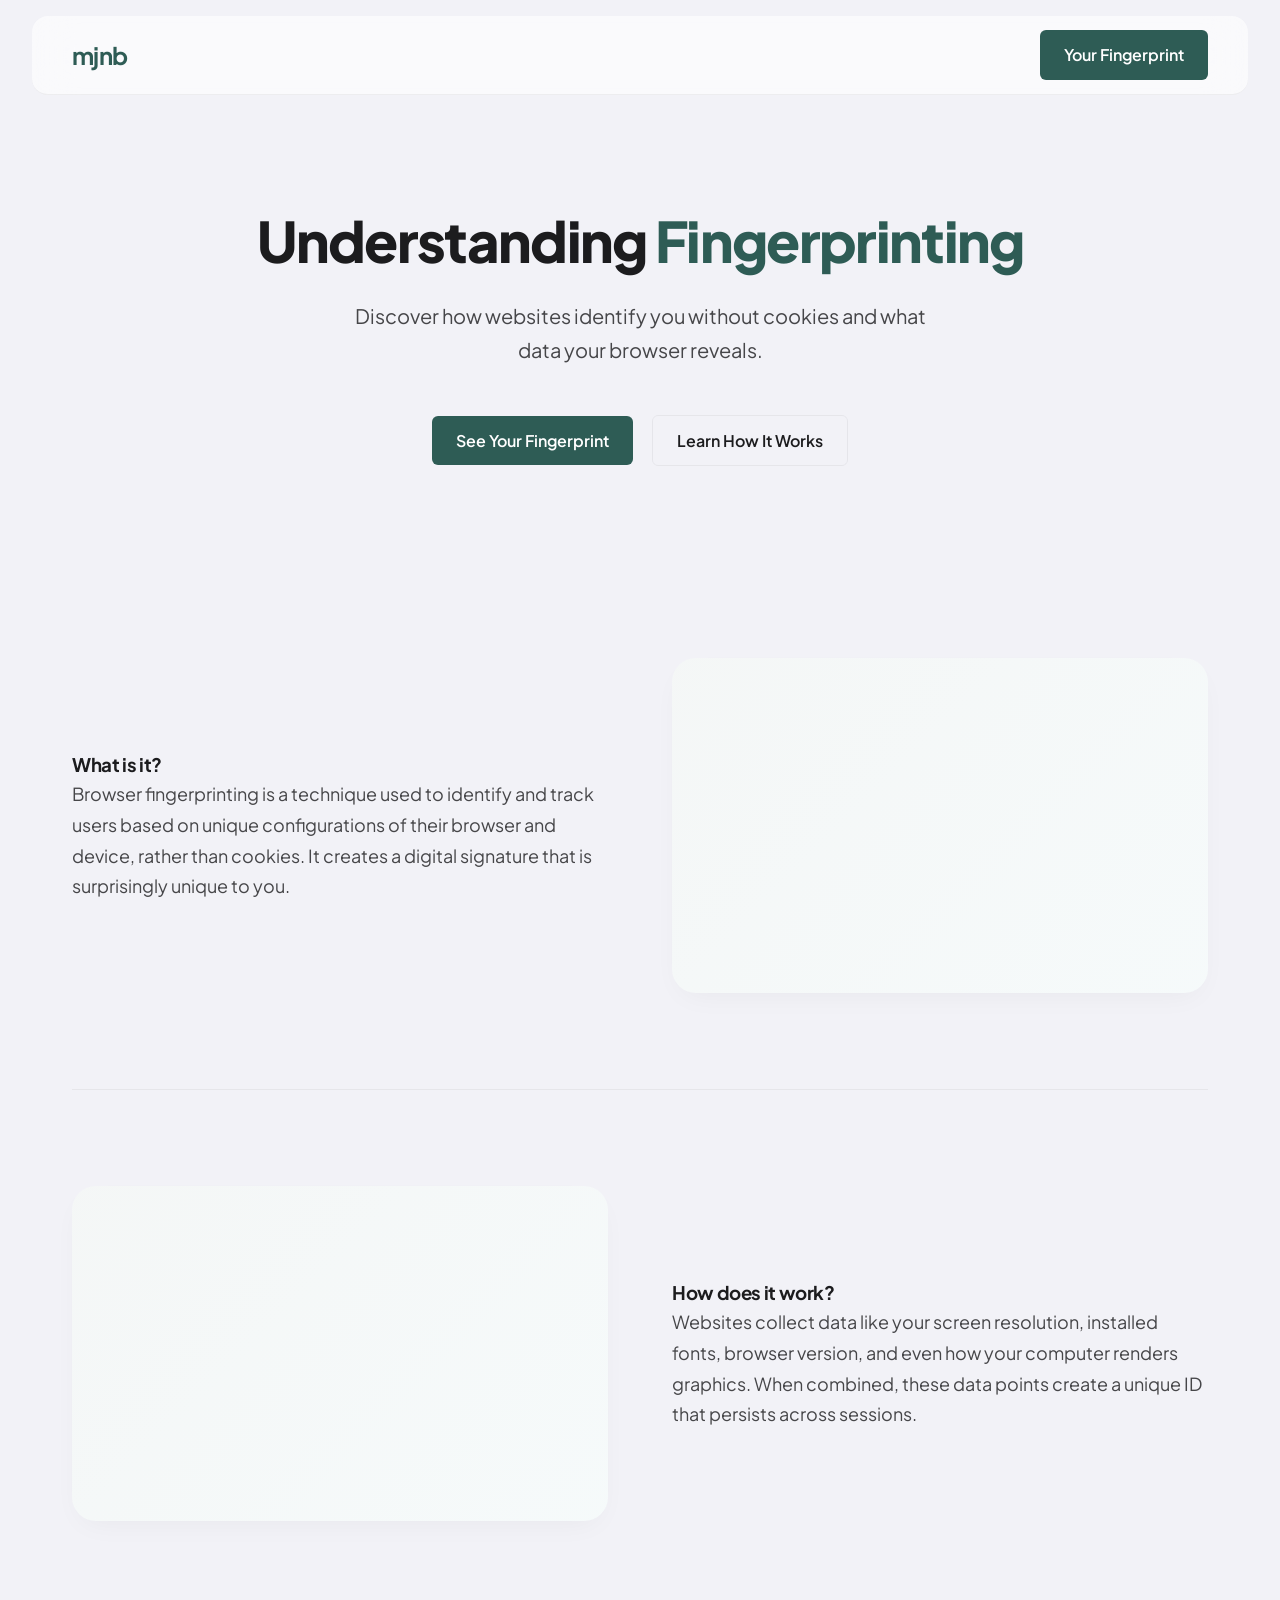
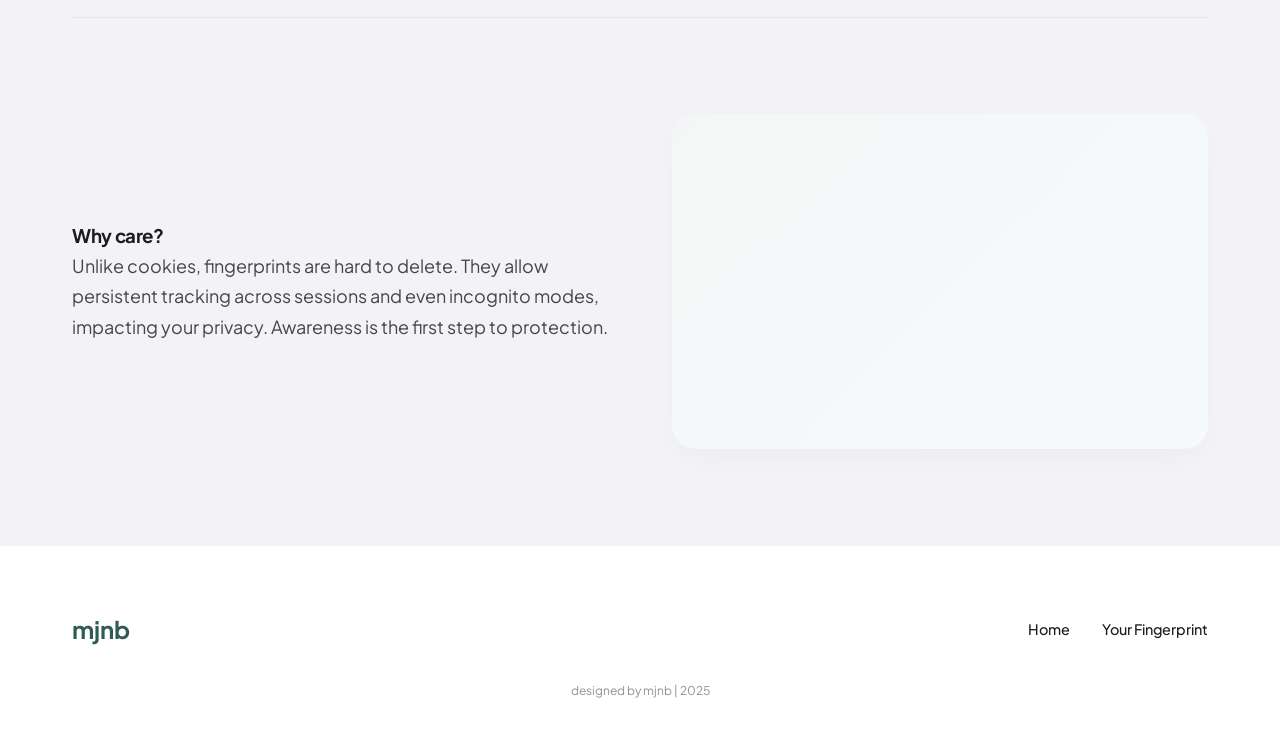
==== index.html @ 1ca8e342 "Add files via upload" ====
<!DOCTYPE html>
<html lang="en">

<head>
    <meta charset="UTF-8">
    <meta name="viewport" content="width=device-width, initial-scale=1.0">
    <title>mjnb fingerprinting | Home</title>
    <meta name="description"
        content="A premium single-page web application built with vanilla HTML, CSS, and JavaScript.">
    <link rel="preconnect" href="https://fonts.googleapis.com">
    <link rel="preconnect" href="https://fonts.gstatic.com" crossorigin>
    <link href="https://fonts.googleapis.com/css2?family=Plus+Jakarta+Sans:wght@300;400;500;600;700&display=swap"
        rel="stylesheet">
    <link rel="stylesheet" href="css/style.css">
</head>

<body>
    <header class="app-header">
        <div class="container">
            <h1 class="logo">mjnb</h1>
            <nav>
                <a href="fingerprint.html" class="btn btn-primary">Your Fingerprint</a>
            </nav>
        </div>
    </header>

    <main>
        <section class="hero">
            <div class="container">
                <h2 class="hero-title">Understanding <span class="gradient-text">Fingerprinting</span></h2>
                <p class="hero-subtitle">Discover how websites identify you without cookies and what data your browser
                    reveals.</p>
                <div class="hero-actions">
                    <a href="fingerprint.html" class="btn btn-primary">See Your Fingerprint</a>
                    <a href="#learn-more" class="btn btn-secondary">Learn How It Works</a>
                </div>
            </div>
        </section>

        <div id="learn-more" class="container">
            <div class="alternating-section">
                <div class="section-content">
                    <h3>What is it?</h3>
                    <p>Browser fingerprinting is a technique used to identify and track users based on unique
                        configurations
                        of their browser and device, rather than cookies. It creates a digital signature that is
                        surprisingly unique to you.</p>
                </div>
                <div class="section-image">
                    <!-- Placeholder for what_is_it.png -->
                    <img src="images/what_is_it.png" alt="Abstract representation of digital identity"
                        onerror="this.style.display='none'">
                </div>
            </div>

            <div class="alternating-section">
                <div class="section-content">
                    <h3>How does it work?</h3>
                    <p>Websites collect data like your screen resolution, installed fonts, browser version, and even how
                        your computer renders graphics. When combined, these data points create a unique ID that
                        persists
                        across sessions.</p>
                </div>
                <div class="section-image">
                    <!-- Placeholder for how_it_works.png -->
                    <img src="images/how_it_works.png" alt="Data points converging" onerror="this.style.display='none'">
                </div>
            </div>

            <div class="alternating-section">
                <div class="section-content">
                    <h3>Why care?</h3>
                    <p>Unlike cookies, fingerprints are hard to delete. They allow persistent tracking across sessions
                        and
                        even incognito modes, impacting your privacy. Awareness is the first step to protection.</p>
                </div>
                <div class="section-image">
                    <!-- Placeholder for why_care.png -->
                    <img src="images/why_care.png" alt="Privacy shield concept" onerror="this.style.display='none'">
                </div>
            </div>
        </div>
    </main>

    <footer class="app-footer">
        <div class="container">
            <div class="footer-content">
                <a href="index.html" class="footer-logo">mjnb</a>
                <div class="footer-links">
                    <a href="index.html" class="footer-link">Home</a>
                    <a href="fingerprint.html" class="footer-link">Your Fingerprint</a>
                </div>
            </div>
            <div class="footer-copyright">
                <p>designed by mjnb | 2025</p>
            </div>
        </div>
    </footer>

    <script src="js/script.js"></script>
</body>

</html>
---- css/style.css ----
@import url('https://fonts.googleapis.com/css2?family=Plus+Jakarta+Sans:wght@300;400;500;600;700&display=swap');

:root {
    --bg-color: #f2f2f7;
    /* Neutral blended background */
    --text-color: #1c1c1e;
    /* Neutral dark text */
    --primary-color: #2e5c55;
    /* Dark Green */
    --primary-hover: #224540;
    /* Darker Green for hover */
    --secondary-color: #4a9ea6;
    /* Teal */
    --accent-color: #8ac5ff;
    /* Light Blue */
    --highlight-color: #f5d061;
    /* Soft Gold (keeping for existing highlights if needed) */
    --secondary-bg: #ffffff;
    /* White for cards */
    --accent-gradient: linear-gradient(135deg, #2e5c55 0%, #4a9ea6 100%);
    --font-family: 'Plus Jakarta Sans', -apple-system, BlinkMacSystemFont, sans-serif;
    --transition-speed: 0.4s;
    --card-shadow: 0 10px 30px -10px rgba(0, 0, 0, 0.05);
    --border-color: rgba(0, 0, 0, 0.05);
    --container-width: 1200px;
}

* {
    margin: 0;
    padding: 0;
    box-sizing: border-box;
}

body {
    font-family: var(--font-family);
    background-color: var(--bg-color);
    color: var(--text-color);
    line-height: 1.6;
    transition: background-color var(--transition-speed), color var(--transition-speed);
    -webkit-font-smoothing: antialiased;
}

.container {
    max-width: var(--container-width);
    margin: 0 auto;
    padding: 0 2rem;
}

/* Typography */
h1,
h2,
h3,
h4,
h5,
h6 {
    letter-spacing: -0.02em;
    color: var(--text-color);
}

p {
    color: var(--text-color);
    opacity: 0.8;
    font-size: 1.125rem;
    line-height: 1.7;
}

/* Header */
.app-header {
    padding: 0.9rem 0;
    /* Reduced to 60% of 1.5rem */
    position: sticky;
    top: 1rem;
    /* Stick with a gap from the top */
    background-color: rgba(255, 255, 255, 0.6);
    /* More transparent */
    backdrop-filter: blur(20px);
    /* Stronger blur */
    -webkit-backdrop-filter: blur(20px);
    z-index: 100;
    border-bottom: 1px solid rgba(0, 0, 0, 0.05);
    margin: 0 2rem;
    /* Side spacing */
    border-radius: 16px;
    /* Rounded corners */
    width: auto;
    /* Allow margins to take effect */
}

.app-header .container {
    display: flex;
    justify-content: space-between;
    align-items: center;
}

.logo {
    font-size: 1.5rem;
    font-weight: 700;
    color: var(--primary-color);
    letter-spacing: -0.03em;
}

.footer-copyright {
    text-align: center;
    opacity: 0.6;
}

.footer-copyright p {
    font-size: 0.75rem;
    /* Explicitly override global p size */
    margin: 0;
    /* Remove default margin if any */
}

.logo-link {
    text-decoration: none;
    /* Remove underline from logo link */
}

/* Buttons */
.icon-btn {
    background: none;
    border: none;
    cursor: pointer;
    color: var(--text-color);
    padding: 0.5rem;
    border-radius: 50%;
    transition: background-color var(--transition-speed);
    display: flex;
    align-items: center;
    justify-content: center;
}

.icon-btn:hover {
    background-color: var(--border-color);
}

.btn {
    padding: 0.75rem 1.5rem;
    border-radius: 6px;
    font-weight: 600;
    cursor: pointer;
    transition: all 0.3s ease;
    /* Smoother transition for hover effects */
    border: none;
    font-size: 1rem;
    text-decoration: none;
    display: inline-block;
}

.btn-primary {
    background-color: var(--primary-color);
    color: #ffffff;
    /* Ensure high contrast */
}

.btn-primary:hover {
    background-color: #3a726a;
    /* Lighter/more saturated green */
    transform: translateY(-2px);
    box-shadow: 0 4px 12px rgba(46, 92, 85, 0.3);
    /* Colored shadow */
}

.btn-secondary {
    background-color: transparent;
    color: var(--text-color);
    border: 1px solid var(--border-color);
    margin-left: 1rem;
}

.btn-secondary:hover {
    background-color: var(--border-color);
    transform: translateY(-2px);
}

/* Hero Section */
.hero {
    padding: 8rem 0 6rem;
    text-align: center;
}

.hero-title {
    font-size: 3.5rem;
    font-weight: 800;
    line-height: 1.2;
    margin-bottom: 1.5rem;
    letter-spacing: -0.03em;
}

.gradient-text {
    color: var(--primary-color);
    background: none;
    -webkit-text-fill-color: initial;
}

.hero-subtitle {
    font-size: 1.25rem;
    color: var(--text-color);
    opacity: 0.8;
    max-width: 600px;
    margin: 0 auto 3rem;
}

/* Section Blocks */
/* Alternating Sections */
.alternating-section {
    display: flex;
    align-items: center;
    gap: 4rem;
    padding: 6rem 0;
    border-bottom: 1px solid var(--border-color);
}

.alternating-section:last-child {
    border-bottom: none;
}

.alternating-section:nth-child(even) {
    flex-direction: row-reverse;
}

.section-content {
    flex: 1;
}

.section-image {
    flex: 1;
    border-radius: 24px;
    overflow: hidden;
    box-shadow: var(--card-shadow);
    aspect-ratio: 16/10;
    background: var(--secondary-bg);
    display: flex;
    align-items: center;
    justify-content: center;
    position: relative;
}

/* Image Placeholder Gradient */
.section-image::before {
    content: '';
    position: absolute;
    top: 0;
    left: 0;
    width: 100%;
    height: 100%;
    background: linear-gradient(135deg, rgba(46, 92, 85, 0.05) 0%, rgba(74, 158, 166, 0.05) 100%);
    z-index: 1;
}

.section-image img {
    width: 100%;
    height: 100%;
    object-fit: cover;
    transition: transform 0.6s ease;
    z-index: 2;
    /* Ensure image is above gradient */
}

.section-image:hover img {
    transform: scale(1.05);
}

.section-block h3 {
    font-size: 2.5rem;
    margin-bottom: 1rem;
    font-weight: 700;
    color: var(--text-color);
}

.section-block p {
    font-size: 1.25rem;
    opacity: 0.8;
    max-width: 100%;
}

@media (max-width: 900px) {
    .alternating-section {
        flex-direction: column !important;
        text-align: center;
        gap: 2rem;
    }

    .section-image {
        width: 100%;
    }
}

/* Dashboard Styles */
.small-hero {
    padding: 4rem 0 2rem;
}

/* Dashboard Grid */
.dashboard-grid {
    display: grid;
    grid-template-columns: repeat(auto-fill, minmax(300px, 1fr));
    gap: 1.5rem;
    padding-bottom: 4rem;
}

.data-card {
    background-color: var(--secondary-bg);
    padding: 2rem;
    border-radius: 20px;
    box-shadow: var(--card-shadow);
    border: 1px solid var(--border-color);
    transition: transform var(--transition-speed), box-shadow var(--transition-speed);
    display: grid;
    /* Changed to grid for stacking */
    height: 100%;
    position: relative;
}

.card-front,
.card-back {
    grid-area: 1 / 1;
    /* Stack on top of each other */
    transition: opacity 0.4s ease;
    width: 100%;
    height: 100%;
}

.card-front {
    display: flex;
    flex-direction: column;
    justify-content: space-between;
    opacity: 1;
}

.card-back {
    opacity: 0;
    display: flex;
    align-items: center;
    justify-content: center;
    text-align: center;
    pointer-events: none;
    /* Let clicks pass through if needed, though grid handles it */
}

.data-card:hover .card-front {
    opacity: 0;
}

.data-card:hover .card-back {
    opacity: 1;
}

.card-explanation {
    font-size: 1rem;
    color: var(--text-color);
    line-height: 1.5;
    font-weight: 500;
}

.data-card:hover {
    transform: translateY(-5px);
    box-shadow: 0 20px 40px -10px rgba(0, 0, 0, 0.1);
}

.card-header {
    margin-bottom: 1rem;
}

.card-label {
    font-size: 1rem;
    font-weight: 600;
    color: var(--text-color);
    display: block;
    margin-bottom: 0.25rem;
}

.card-info {
    font-size: 0.85rem;
    opacity: 0.6;
    font-weight: 400;
}

.card-value {
    font-family: 'SF Mono', 'Menlo', monospace;
    font-size: 1.25rem;
    color: var(--primary-color);
    font-weight: 500;
    word-break: break-word;
}

/* Helper for long values */
.card-value.small {
    font-size: 0.9rem;
}

/* Footer */
.app-footer {
    padding: 4rem 0 2rem;
    background-color: var(--secondary-bg);
    border-top: 1px solid var(--border-color);
    font-size: 0.9rem;
}

.footer-content {
    display: flex;
    justify-content: space-between;
    align-items: center;
    margin-bottom: 2rem;
}

.footer-logo {
    font-size: 1.5rem;
    font-weight: 700;
    color: var(--primary-color);
    text-decoration: none;
}

.footer-links {
    display: flex;
    gap: 2rem;
}

.footer-link {
    color: var(--text-color);
    text-decoration: none;
    font-weight: 500;
    transition: color 0.2s ease;
}

.footer-link:hover {
    color: var(--primary-color);
}

.footer-copyright {
    text-align: center;
    opacity: 0.6;
    font-size: 0.5rem;
}

.logo-link {
    text-decoration: none;
}
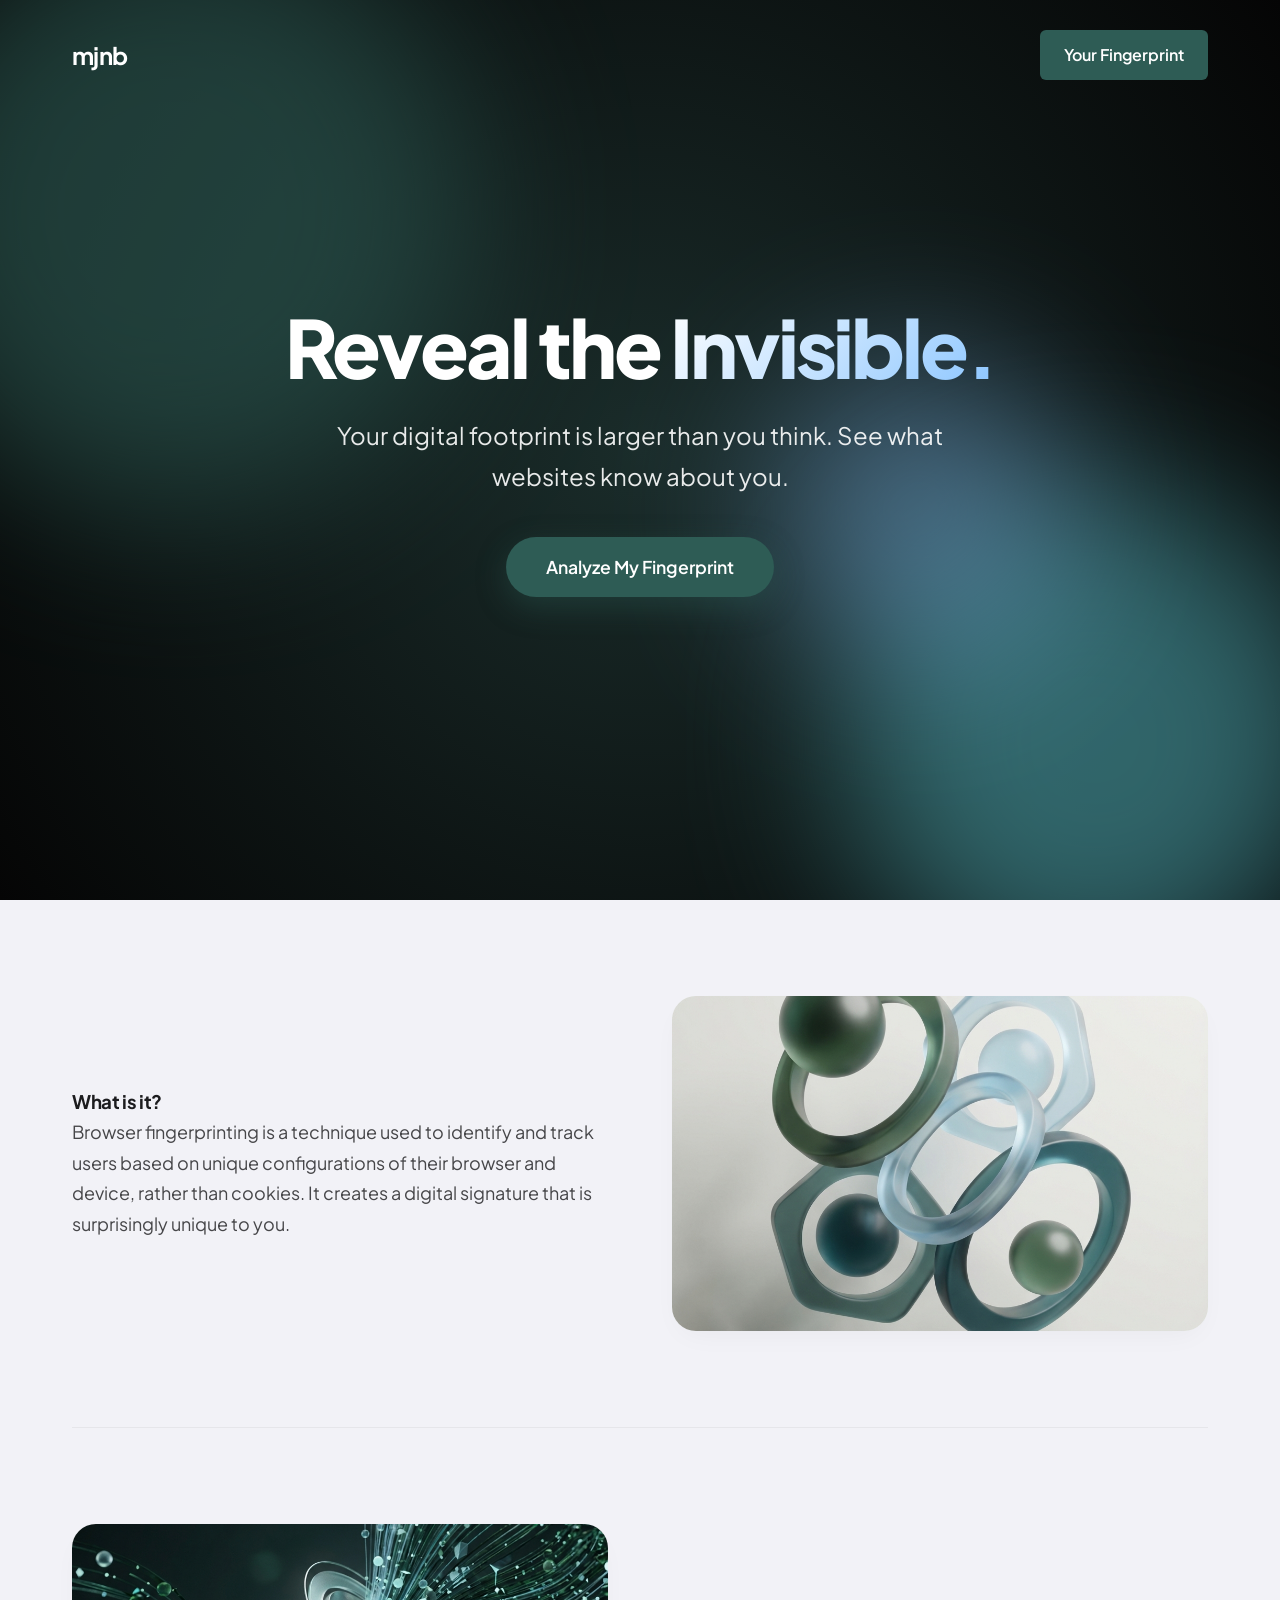
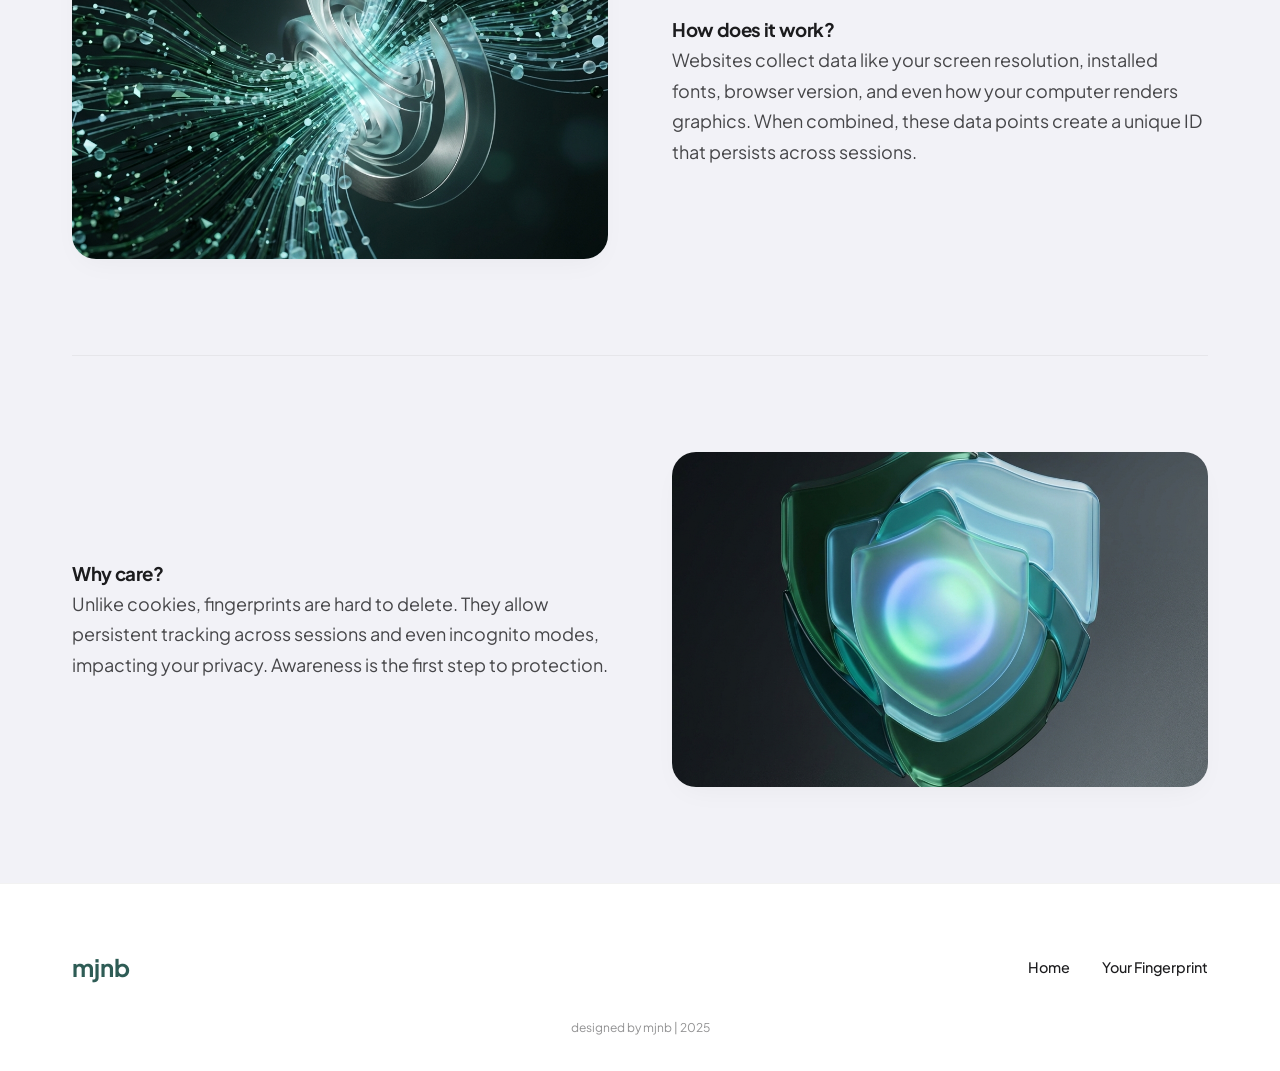
==== commit e1142cc0: "Add files via upload" ====
--- a/index.html
+++ b/index.html
@@ -25,14 +25,18 @@
     </header>
 
     <main>
-        <section class="hero">
+        <section class="hero hero-splash">
+            <div class="splash-bg">
+                <div class="orb orb-1"></div>
+                <div class="orb orb-2"></div>
+                <div class="orb orb-3"></div>
+            </div>
             <div class="container">
-                <h2 class="hero-title">Understanding <span class="gradient-text">Fingerprinting</span></h2>
-                <p class="hero-subtitle">Discover how websites identify you without cookies and what data your browser
-                    reveals.</p>
+                <h1 class="hero-title">Reveal the <span class="gradient-text">Invisible.</span></h1>
+                <p class="hero-subtitle">Your digital footprint is larger than you think. See what websites know about
+                    you.</p>
                 <div class="hero-actions">
-                    <a href="fingerprint.html" class="btn btn-primary">See Your Fingerprint</a>
-                    <a href="#learn-more" class="btn btn-secondary">Learn How It Works</a>
+                    <a href="fingerprint.html" class="btn btn-primary btn-lg">Analyze My Fingerprint</a>
                 </div>
             </div>
         </section>
--- a/css/style.css
+++ b/css/style.css
@@ -67,23 +67,33 @@
 /* Header */
 .app-header {
     padding: 0.9rem 0;
-    /* Reduced to 60% of 1.5rem */
-    position: sticky;
+    position: fixed;
+    left: 1rem;
+    right: 1rem;
     top: 1rem;
-    /* Stick with a gap from the top */
-    background-color: rgba(255, 255, 255, 0.6);
-    /* More transparent */
-    backdrop-filter: blur(20px);
-    /* Stronger blur */
-    -webkit-backdrop-filter: blur(20px);
+    background-color: transparent;
+    /* Default transparent */
+    backdrop-filter: none;
+    /* Default no blur */
+    -webkit-backdrop-filter: none;
     z-index: 100;
+    border-bottom: 1px solid transparent;
+    /* Default no border */
+    margin: 0 auto;
+    border-radius: 16px;
+    width: auto;
+    max-width: var(--container-width);
+    transition: all 0.4s ease;
+    /* Smooth transition */
+}
+
+/* Scrolled State */
+.app-header.scrolled {
+    background-color: rgba(255, 255, 255, 0.7);
+    backdrop-filter: blur(40px) contrast(1.7);
+    -webkit-backdrop-filter: blur(40px) contrast(1.7);
     border-bottom: 1px solid rgba(0, 0, 0, 0.05);
-    margin: 0 2rem;
-    /* Side spacing */
-    border-radius: 16px;
-    /* Rounded corners */
-    width: auto;
-    /* Allow margins to take effect */
+    box-shadow: 0 4px 30px rgba(0, 0, 0, 0.05);
 }
 
 .app-header .container {
@@ -95,8 +105,15 @@
 .logo {
     font-size: 1.5rem;
     font-weight: 700;
+    color: #ffffff;
+    /* Default white text */
+    letter-spacing: -0.03em;
+    transition: color 0.4s ease;
+}
+
+.app-header.scrolled .logo {
     color: var(--primary-color);
-    letter-spacing: -0.03em;
+    /* Revert to theme color on scroll */
 }
 
 .footer-copyright {
@@ -173,32 +190,174 @@
     transform: translateY(-2px);
 }
 
-/* Hero Section */
+/* Hero Section (Default - for Fingerprint Page) */
 .hero {
-    padding: 8rem 0 6rem;
+    padding: 8rem 0 4rem;
     text-align: center;
+    position: relative;
+    overflow: hidden;
 }
 
 .hero-title {
     font-size: 3.5rem;
     font-weight: 800;
-    line-height: 1.2;
-    margin-bottom: 1.5rem;
-    letter-spacing: -0.03em;
-}
-
-.gradient-text {
-    color: var(--primary-color);
-    background: none;
-    -webkit-text-fill-color: initial;
+    margin-bottom: 1rem;
+    letter-spacing: -0.02em;
+    position: relative;
+    z-index: 2;
 }
 
 .hero-subtitle {
     font-size: 1.25rem;
-    color: var(--text-color);
-    opacity: 0.8;
+    color: var(--text-secondary);
     max-width: 600px;
-    margin: 0 auto 3rem;
+    margin: 0 auto 2rem;
+    position: relative;
+    z-index: 2;
+}
+
+/* Full Page Splash Modifier (Homepage) */
+.hero-splash {
+    min-height: 100vh;
+    display: flex;
+    align-items: center;
+    justify-content: center;
+    background: radial-gradient(circle at center, #1a2c2a 0%, #050505 100%);
+    /* Lighter, vibrant dark teal center */
+    padding: 0;
+    /* Reset padding for full centering */
+    color: #ffffff;
+}
+
+.hero-splash .container {
+    position: relative;
+    z-index: 10;
+}
+
+.hero-splash .hero-title {
+    font-size: 5rem;
+    /* Huge impact */
+    font-weight: 800;
+    line-height: 1.1;
+    margin-bottom: 1.5rem;
+    letter-spacing: -0.04em;
+    animation: slideUpFade 1s ease-out forwards;
+    opacity: 0;
+    transform: translateY(30px);
+    color: #ffffff;
+}
+
+.hero-splash .hero-subtitle {
+    font-size: 1.5rem;
+    color: rgba(255, 255, 255, 0.9);
+    /* Increased contrast */
+    max-width: 700px;
+    margin: 0 auto 2.5rem;
+    font-weight: 400;
+    animation: slideUpFade 1s ease-out 0.3s forwards;
+    opacity: 0;
+    transform: translateY(20px);
+}
+
+.hero-splash .hero-actions {
+    animation: slideUpFade 1s ease-out 0.6s forwards;
+    opacity: 0;
+    transform: translateY(20px);
+}
+
+/* Animated Background Effects */
+.splash-bg {
+    position: absolute;
+    top: 0;
+    left: 0;
+    width: 100%;
+    height: 100%;
+    z-index: 1;
+    overflow: hidden;
+    pointer-events: none;
+}
+
+.orb {
+    position: absolute;
+    border-radius: 50%;
+    filter: blur(80px);
+    opacity: 0.6;
+    animation: floatOrb 20s infinite ease-in-out alternate;
+}
+
+.orb-1 {
+    width: 600px;
+    height: 600px;
+    background: var(--primary-color);
+    top: -10%;
+    left: -10%;
+    animation-duration: 25s;
+}
+
+.orb-2 {
+    width: 500px;
+    height: 500px;
+    background: var(--secondary-color);
+    bottom: -10%;
+    right: -5%;
+    animation-duration: 30s;
+    animation-delay: -5s;
+}
+
+.orb-3 {
+    width: 300px;
+    height: 300px;
+    background: var(--accent-color);
+    top: 40%;
+    left: 60%;
+    animation-duration: 20s;
+    animation-delay: -10s;
+    opacity: 0.4;
+}
+
+@keyframes floatOrb {
+    0% {
+        transform: translate(0, 0) scale(1);
+    }
+
+    33% {
+        transform: translate(30px, 50px) scale(1.1);
+    }
+
+    66% {
+        transform: translate(-20px, 20px) scale(0.9);
+    }
+
+    100% {
+        transform: translate(0, 0) scale(1);
+    }
+}
+
+@keyframes slideUpFade {
+    to {
+        opacity: 1;
+        transform: translateY(0);
+    }
+}
+
+.gradient-text {
+    background: linear-gradient(135deg, #fff 0%, var(--accent-color) 100%);
+    -webkit-background-clip: text;
+    -webkit-text-fill-color: transparent;
+    background-clip: text;
+    color: transparent;
+}
+
+.btn-lg {
+    padding: 1rem 2.5rem;
+    font-size: 1.1rem;
+    border-radius: 50px;
+    box-shadow: 0 10px 30px rgba(46, 92, 85, 0.4);
+}
+
+.btn-lg:hover {
+    transform: translateY(-3px) scale(1.02);
+    box-shadow: 0 15px 40px rgba(46, 92, 85, 0.6);
 }
 
 /* Section Blocks */
@@ -288,7 +447,11 @@
 
 /* Dashboard Styles */
 .small-hero {
-    padding: 4rem 0 2rem;
+    padding: 10rem 0 2rem;
+}
+
+.theme-text {
+    color: var(--primary-color);
 }
 
 /* Dashboard Grid */
